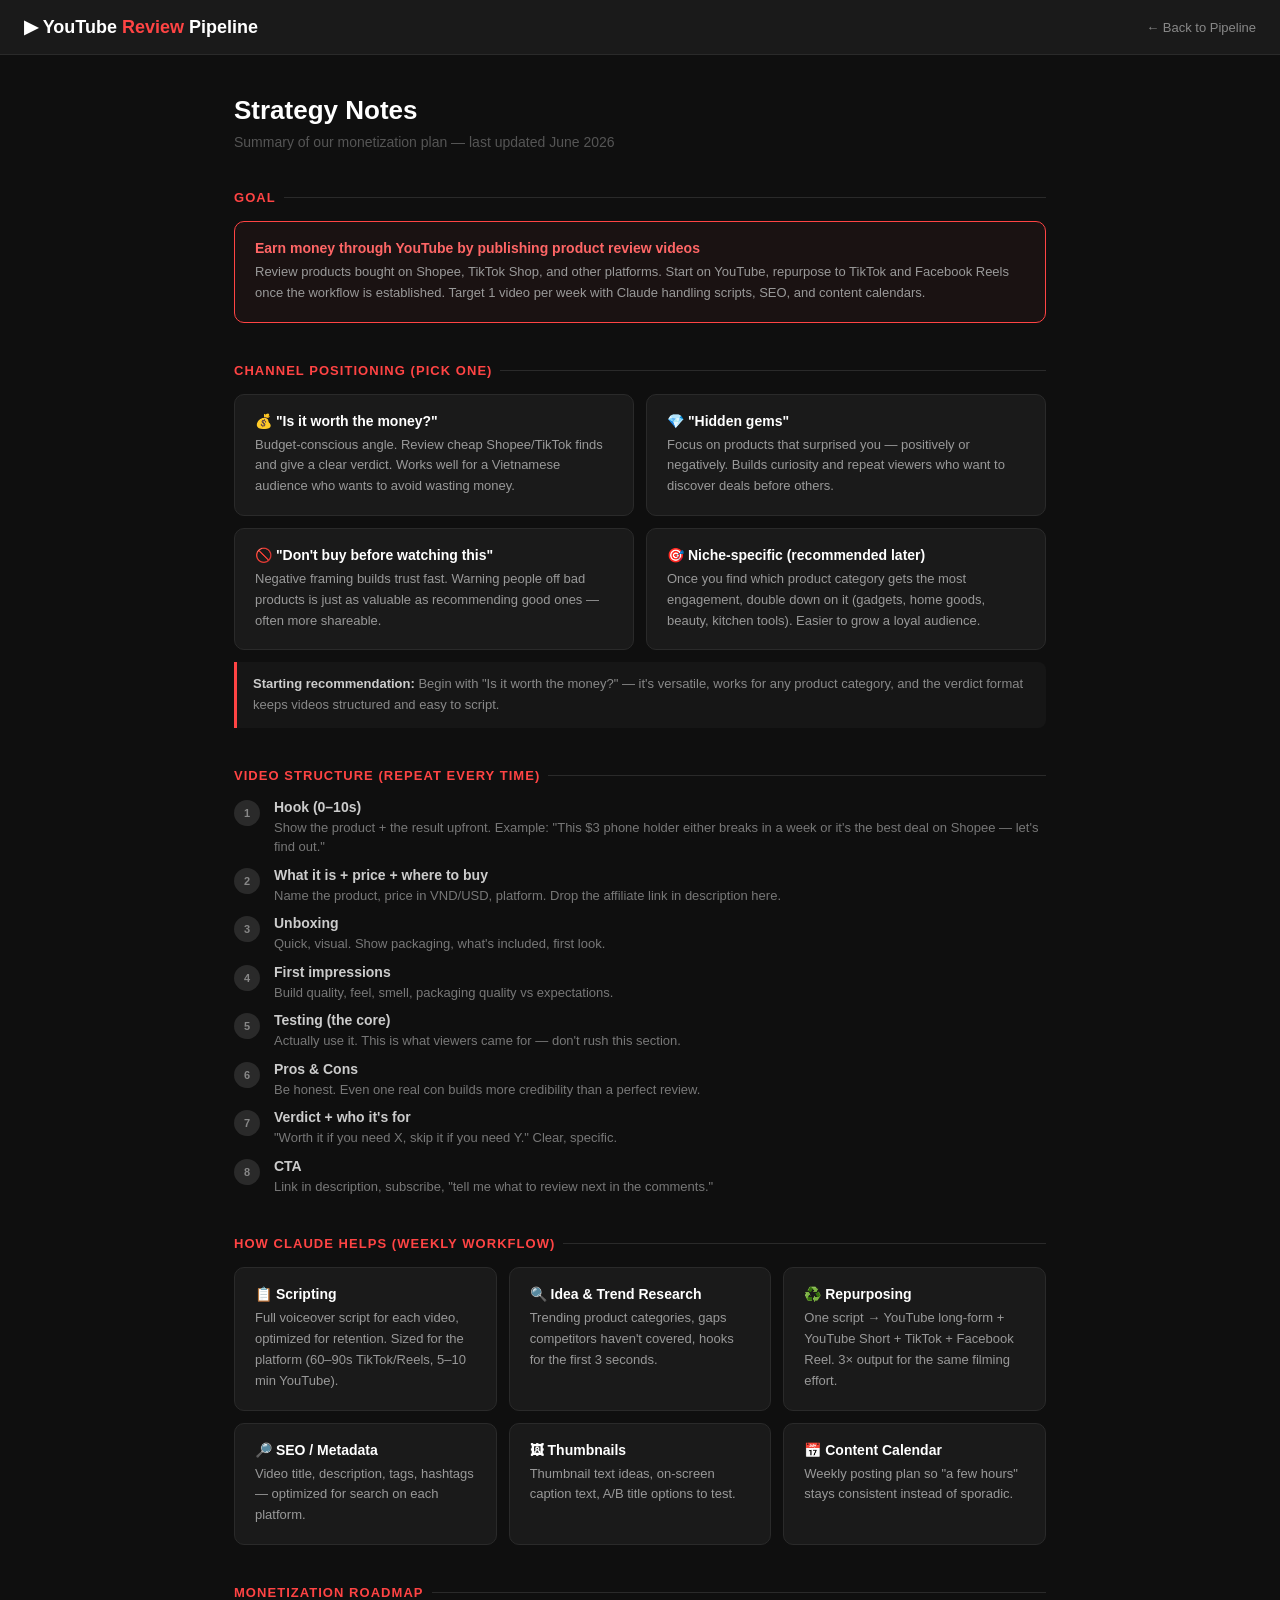
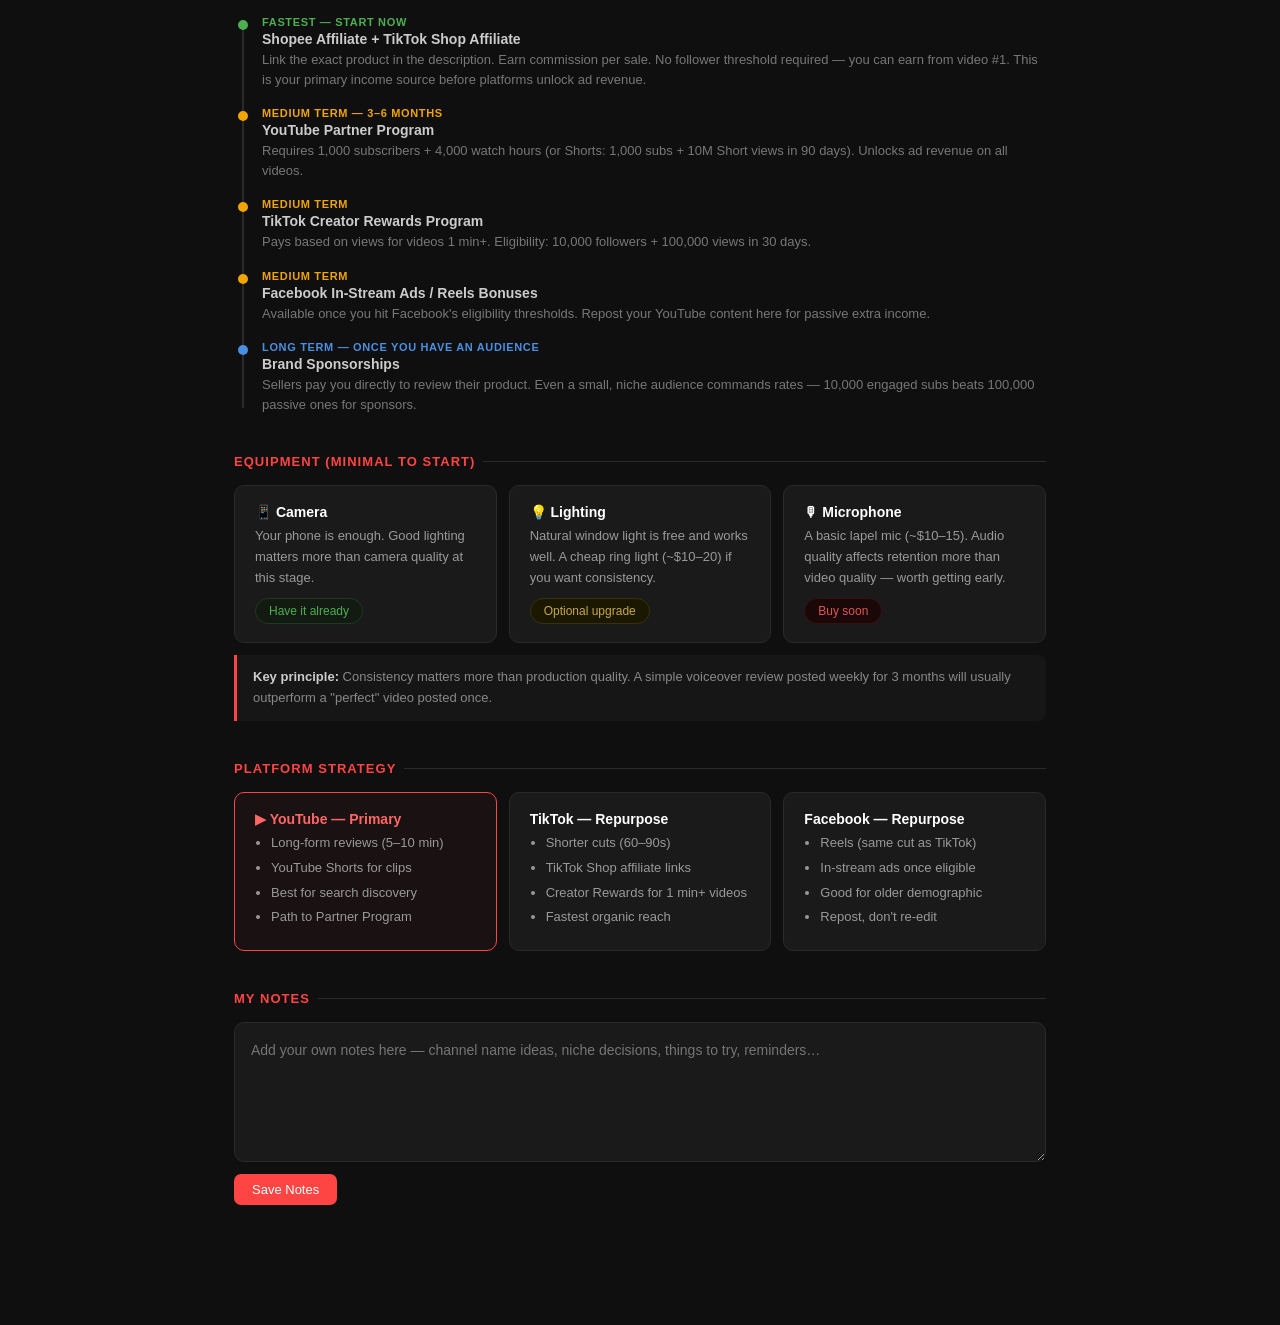
==== notes.html @ fed123a5 "Add strategy notes page and link from pipeline header Captures full monetization plan from initial p" ====
<!DOCTYPE html>
<html lang="en">
<head>
  <meta charset="UTF-8" />
  <meta name="viewport" content="width=device-width, initial-scale=1.0" />
  <title>Strategy Notes — YouTube Review Pipeline</title>
  <style>
    * { box-sizing: border-box; margin: 0; padding: 0; }
    body { font-family: -apple-system, BlinkMacSystemFont, 'Segoe UI', sans-serif; background: #0f0f0f; color: #e0e0e0; min-height: 100vh; }

    header { background: #1a1a1a; border-bottom: 1px solid #2a2a2a; padding: 16px 24px; display: flex; align-items: center; justify-content: space-between; }
    header h1 { font-size: 18px; font-weight: 600; color: #fff; }
    header h1 span { color: #ff4444; }
    header a { color: #888; font-size: 13px; text-decoration: none; }
    header a:hover { color: #ccc; }

    main { max-width: 860px; margin: 0 auto; padding: 40px 24px 80px; }

    .page-title { margin-bottom: 8px; }
    .page-title h2 { font-size: 26px; font-weight: 700; color: #fff; }
    .page-subtitle { font-size: 14px; color: #555; margin-bottom: 40px; }

    /* Section */
    section { margin-bottom: 40px; }
    section h3 { font-size: 13px; font-weight: 700; text-transform: uppercase; letter-spacing: .08em; color: #ff4444; margin-bottom: 16px; display: flex; align-items: center; gap: 8px; }
    section h3::after { content: ''; flex: 1; height: 1px; background: #2a2a2a; }

    /* Card grid */
    .card-grid { display: grid; gap: 12px; }
    .card-grid.cols-2 { grid-template-columns: 1fr 1fr; }
    .card-grid.cols-3 { grid-template-columns: repeat(3, 1fr); }

    .card { background: #1a1a1a; border: 1px solid #2a2a2a; border-radius: 10px; padding: 18px 20px; }
    .card h4 { font-size: 14px; font-weight: 600; color: #fff; margin-bottom: 6px; }
    .card p, .card li { font-size: 13px; color: #999; line-height: 1.6; }
    .card ul { padding-left: 16px; }
    .card li { margin-bottom: 4px; }

    /* Highlight card */
    .card.highlight { border-color: #ff4444; background: #1a1212; }
    .card.highlight h4 { color: #ff6666; }

    /* Timeline / steps */
    .steps { display: flex; flex-direction: column; gap: 10px; }
    .step { display: flex; gap: 14px; align-items: flex-start; }
    .step-num { min-width: 26px; height: 26px; background: #2a2a2a; border-radius: 50%; display: flex; align-items: center; justify-content: center; font-size: 11px; font-weight: 700; color: #888; flex-shrink: 0; margin-top: 1px; }
    .step-body h4 { font-size: 14px; font-weight: 600; color: #ccc; margin-bottom: 3px; }
    .step-body p { font-size: 13px; color: #777; line-height: 1.5; }

    /* Tag list */
    .tags { display: flex; flex-wrap: wrap; gap: 8px; }
    .tag { background: #1e1e1e; border: 1px solid #2e2e2e; border-radius: 20px; padding: 5px 13px; font-size: 12px; color: #aaa; }
    .tag.green { border-color: #1e3a1e; background: #121a12; color: #4caf50; }
    .tag.yellow { border-color: #3a3010; background: #1a1800; color: #c8a84b; }
    .tag.red { border-color: #3a1010; background: #1a0808; color: #e05555; }

    /* Inline note */
    .note { background: #161616; border-left: 3px solid #ff4444; padding: 12px 16px; border-radius: 0 8px 8px 0; font-size: 13px; color: #888; line-height: 1.6; margin-top: 12px; }
    .note strong { color: #ccc; }

    /* Editable notes area */
    .free-notes { width: 100%; background: #1a1a1a; border: 1px solid #2a2a2a; border-radius: 10px; padding: 16px; color: #ccc; font-size: 14px; font-family: inherit; line-height: 1.7; resize: vertical; min-height: 140px; }
    .free-notes:focus { outline: none; border-color: #444; }
    .save-row { display: flex; align-items: center; gap: 12px; margin-top: 8px; }
    .btn-save { background: #ff4444; border: none; color: #fff; font-size: 13px; padding: 8px 18px; border-radius: 7px; cursor: pointer; font-weight: 500; }
    .btn-save:hover { background: #e03333; }
    .save-msg { font-size: 12px; color: #555; }
    .save-msg.ok { color: #4caf50; }

    /* Monetization timeline */
    .timeline { position: relative; padding-left: 28px; }
    .timeline::before { content: ''; position: absolute; left: 8px; top: 6px; bottom: 6px; width: 2px; background: #2a2a2a; }
    .tl-item { position: relative; margin-bottom: 18px; }
    .tl-dot { position: absolute; left: -24px; top: 4px; width: 10px; height: 10px; border-radius: 50%; background: #2a2a2a; border: 2px solid #444; }
    .tl-dot.fast { background: #4caf50; border-color: #4caf50; }
    .tl-dot.mid { background: #f0a500; border-color: #f0a500; }
    .tl-dot.long { background: #4a90e2; border-color: #4a90e2; }
    .tl-label { font-size: 11px; font-weight: 700; text-transform: uppercase; letter-spacing: .06em; color: #666; margin-bottom: 3px; }
    .tl-label.fast { color: #4caf50; }
    .tl-label.mid { color: #f0a500; }
    .tl-label.long { color: #4a90e2; }
    .tl-title { font-size: 14px; font-weight: 600; color: #ccc; margin-bottom: 3px; }
    .tl-desc { font-size: 13px; color: #777; line-height: 1.5; }

    @media (max-width: 640px) {
      .card-grid.cols-2, .card-grid.cols-3 { grid-template-columns: 1fr; }
    }
  </style>
</head>
<body>

<header>
  <h1>▶ YouTube <span>Review</span> Pipeline</h1>
  <a href="index.html">← Back to Pipeline</a>
</header>

<main>
  <div class="page-title"><h2>Strategy Notes</h2></div>
  <p class="page-subtitle">Summary of our monetization plan — last updated June 2026</p>

  <!-- GOAL -->
  <section>
    <h3>Goal</h3>
    <div class="card highlight">
      <h4>Earn money through YouTube by publishing product review videos</h4>
      <p>Review products bought on Shopee, TikTok Shop, and other platforms. Start on YouTube, repurpose to TikTok and Facebook Reels once the workflow is established. Target 1 video per week with Claude handling scripts, SEO, and content calendars.</p>
    </div>
  </section>

  <!-- CHANNEL POSITIONING -->
  <section>
    <h3>Channel Positioning (pick one)</h3>
    <div class="card-grid cols-2">
      <div class="card">
        <h4>💰 "Is it worth the money?"</h4>
        <p>Budget-conscious angle. Review cheap Shopee/TikTok finds and give a clear verdict. Works well for a Vietnamese audience who wants to avoid wasting money.</p>
      </div>
      <div class="card">
        <h4>💎 "Hidden gems"</h4>
        <p>Focus on products that surprised you — positively or negatively. Builds curiosity and repeat viewers who want to discover deals before others.</p>
      </div>
      <div class="card">
        <h4>🚫 "Don't buy before watching this"</h4>
        <p>Negative framing builds trust fast. Warning people off bad products is just as valuable as recommending good ones — often more shareable.</p>
      </div>
      <div class="card">
        <h4>🎯 Niche-specific (recommended later)</h4>
        <p>Once you find which product category gets the most engagement, double down on it (gadgets, home goods, beauty, kitchen tools). Easier to grow a loyal audience.</p>
      </div>
    </div>
    <div class="note"><strong>Starting recommendation:</strong> Begin with "Is it worth the money?" — it's versatile, works for any product category, and the verdict format keeps videos structured and easy to script.</div>
  </section>

  <!-- VIDEO STRUCTURE -->
  <section>
    <h3>Video Structure (repeat every time)</h3>
    <div class="steps">
      <div class="step"><div class="step-num">1</div><div class="step-body"><h4>Hook (0–10s)</h4><p>Show the product + the result upfront. Example: "This $3 phone holder either breaks in a week or it's the best deal on Shopee — let's find out."</p></div></div>
      <div class="step"><div class="step-num">2</div><div class="step-body"><h4>What it is + price + where to buy</h4><p>Name the product, price in VND/USD, platform. Drop the affiliate link in description here.</p></div></div>
      <div class="step"><div class="step-num">3</div><div class="step-body"><h4>Unboxing</h4><p>Quick, visual. Show packaging, what's included, first look.</p></div></div>
      <div class="step"><div class="step-num">4</div><div class="step-body"><h4>First impressions</h4><p>Build quality, feel, smell, packaging quality vs expectations.</p></div></div>
      <div class="step"><div class="step-num">5</div><div class="step-body"><h4>Testing (the core)</h4><p>Actually use it. This is what viewers came for — don't rush this section.</p></div></div>
      <div class="step"><div class="step-num">6</div><div class="step-body"><h4>Pros &amp; Cons</h4><p>Be honest. Even one real con builds more credibility than a perfect review.</p></div></div>
      <div class="step"><div class="step-num">7</div><div class="step-body"><h4>Verdict + who it's for</h4><p>"Worth it if you need X, skip it if you need Y." Clear, specific.</p></div></div>
      <div class="step"><div class="step-num">8</div><div class="step-body"><h4>CTA</h4><p>Link in description, subscribe, "tell me what to review next in the comments."</p></div></div>
    </div>
  </section>

  <!-- HOW CLAUDE HELPS -->
  <section>
    <h3>How Claude Helps (weekly workflow)</h3>
    <div class="card-grid cols-3">
      <div class="card">
        <h4>📋 Scripting</h4>
        <p>Full voiceover script for each video, optimized for retention. Sized for the platform (60–90s TikTok/Reels, 5–10 min YouTube).</p>
      </div>
      <div class="card">
        <h4>🔍 Idea & Trend Research</h4>
        <p>Trending product categories, gaps competitors haven't covered, hooks for the first 3 seconds.</p>
      </div>
      <div class="card">
        <h4>♻️ Repurposing</h4>
        <p>One script → YouTube long-form + YouTube Short + TikTok + Facebook Reel. 3× output for the same filming effort.</p>
      </div>
      <div class="card">
        <h4>🔎 SEO / Metadata</h4>
        <p>Video title, description, tags, hashtags — optimized for search on each platform.</p>
      </div>
      <div class="card">
        <h4>🖼 Thumbnails</h4>
        <p>Thumbnail text ideas, on-screen caption text, A/B title options to test.</p>
      </div>
      <div class="card">
        <h4>📅 Content Calendar</h4>
        <p>Weekly posting plan so "a few hours" stays consistent instead of sporadic.</p>
      </div>
    </div>
  </section>

  <!-- MONETIZATION -->
  <section>
    <h3>Monetization Roadmap</h3>
    <div class="timeline">
      <div class="tl-item">
        <div class="tl-dot fast"></div>
        <div class="tl-label fast">Fastest — start now</div>
        <div class="tl-title">Shopee Affiliate + TikTok Shop Affiliate</div>
        <div class="tl-desc">Link the exact product in the description. Earn commission per sale. No follower threshold required — you can earn from video #1. This is your primary income source before platforms unlock ad revenue.</div>
      </div>
      <div class="tl-item">
        <div class="tl-dot mid"></div>
        <div class="tl-label mid">Medium term — 3–6 months</div>
        <div class="tl-title">YouTube Partner Program</div>
        <div class="tl-desc">Requires 1,000 subscribers + 4,000 watch hours (or Shorts: 1,000 subs + 10M Short views in 90 days). Unlocks ad revenue on all videos.</div>
      </div>
      <div class="tl-item">
        <div class="tl-dot mid"></div>
        <div class="tl-label mid">Medium term</div>
        <div class="tl-title">TikTok Creator Rewards Program</div>
        <div class="tl-desc">Pays based on views for videos 1 min+. Eligibility: 10,000 followers + 100,000 views in 30 days.</div>
      </div>
      <div class="tl-item">
        <div class="tl-dot mid"></div>
        <div class="tl-label mid">Medium term</div>
        <div class="tl-title">Facebook In-Stream Ads / Reels Bonuses</div>
        <div class="tl-desc">Available once you hit Facebook's eligibility thresholds. Repost your YouTube content here for passive extra income.</div>
      </div>
      <div class="tl-item">
        <div class="tl-dot long"></div>
        <div class="tl-label long">Long term — once you have an audience</div>
        <div class="tl-title">Brand Sponsorships</div>
        <div class="tl-desc">Sellers pay you directly to review their product. Even a small, niche audience commands rates — 10,000 engaged subs beats 100,000 passive ones for sponsors.</div>
      </div>
    </div>
  </section>

  <!-- EQUIPMENT -->
  <section>
    <h3>Equipment (minimal to start)</h3>
    <div class="card-grid cols-3">
      <div class="card">
        <h4>📱 Camera</h4>
        <p>Your phone is enough. Good lighting matters more than camera quality at this stage.</p>
        <div class="tags" style="margin-top:10px"><span class="tag green">Have it already</span></div>
      </div>
      <div class="card">
        <h4>💡 Lighting</h4>
        <p>Natural window light is free and works well. A cheap ring light (~$10–20) if you want consistency.</p>
        <div class="tags" style="margin-top:10px"><span class="tag yellow">Optional upgrade</span></div>
      </div>
      <div class="card">
        <h4>🎙 Microphone</h4>
        <p>A basic lapel mic (~$10–15). Audio quality affects retention more than video quality — worth getting early.</p>
        <div class="tags" style="margin-top:10px"><span class="tag red">Buy soon</span></div>
      </div>
    </div>
    <div class="note"><strong>Key principle:</strong> Consistency matters more than production quality. A simple voiceover review posted weekly for 3 months will usually outperform a "perfect" video posted once.</div>
  </section>

  <!-- PLATFORMS -->
  <section>
    <h3>Platform Strategy</h3>
    <div class="card-grid cols-3">
      <div class="card highlight">
        <h4>▶ YouTube — Primary</h4>
        <ul>
          <li>Long-form reviews (5–10 min)</li>
          <li>YouTube Shorts for clips</li>
          <li>Best for search discovery</li>
          <li>Path to Partner Program</li>
        </ul>
      </div>
      <div class="card">
        <h4>TikTok — Repurpose</h4>
        <ul>
          <li>Shorter cuts (60–90s)</li>
          <li>TikTok Shop affiliate links</li>
          <li>Creator Rewards for 1 min+ videos</li>
          <li>Fastest organic reach</li>
        </ul>
      </div>
      <div class="card">
        <h4>Facebook — Repurpose</h4>
        <ul>
          <li>Reels (same cut as TikTok)</li>
          <li>In-stream ads once eligible</li>
          <li>Good for older demographic</li>
          <li>Repost, don't re-edit</li>
        </ul>
      </div>
    </div>
  </section>

  <!-- FREE NOTES -->
  <section>
    <h3>My Notes</h3>
    <textarea class="free-notes" id="free-notes" placeholder="Add your own notes here — channel name ideas, niche decisions, things to try, reminders…"></textarea>
    <div class="save-row">
      <button class="btn-save" onclick="saveNotes()">Save Notes</button>
      <span class="save-msg" id="save-msg"></span>
    </div>
  </section>
</main>

<script>
  // Load saved notes
  const notesEl = document.getElementById('free-notes');
  notesEl.value = localStorage.getItem('yt-strategy-notes') || '';

  function saveNotes() {
    localStorage.setItem('yt-strategy-notes', notesEl.value);
    const msg = document.getElementById('save-msg');
    msg.className = 'save-msg ok';
    msg.textContent = '✓ Saved';
    setTimeout(() => { msg.textContent = ''; msg.className = 'save-msg'; }, 2000);
  }

  // Auto-save on blur
  notesEl.addEventListener('blur', saveNotes);
</script>

</body>
</html>
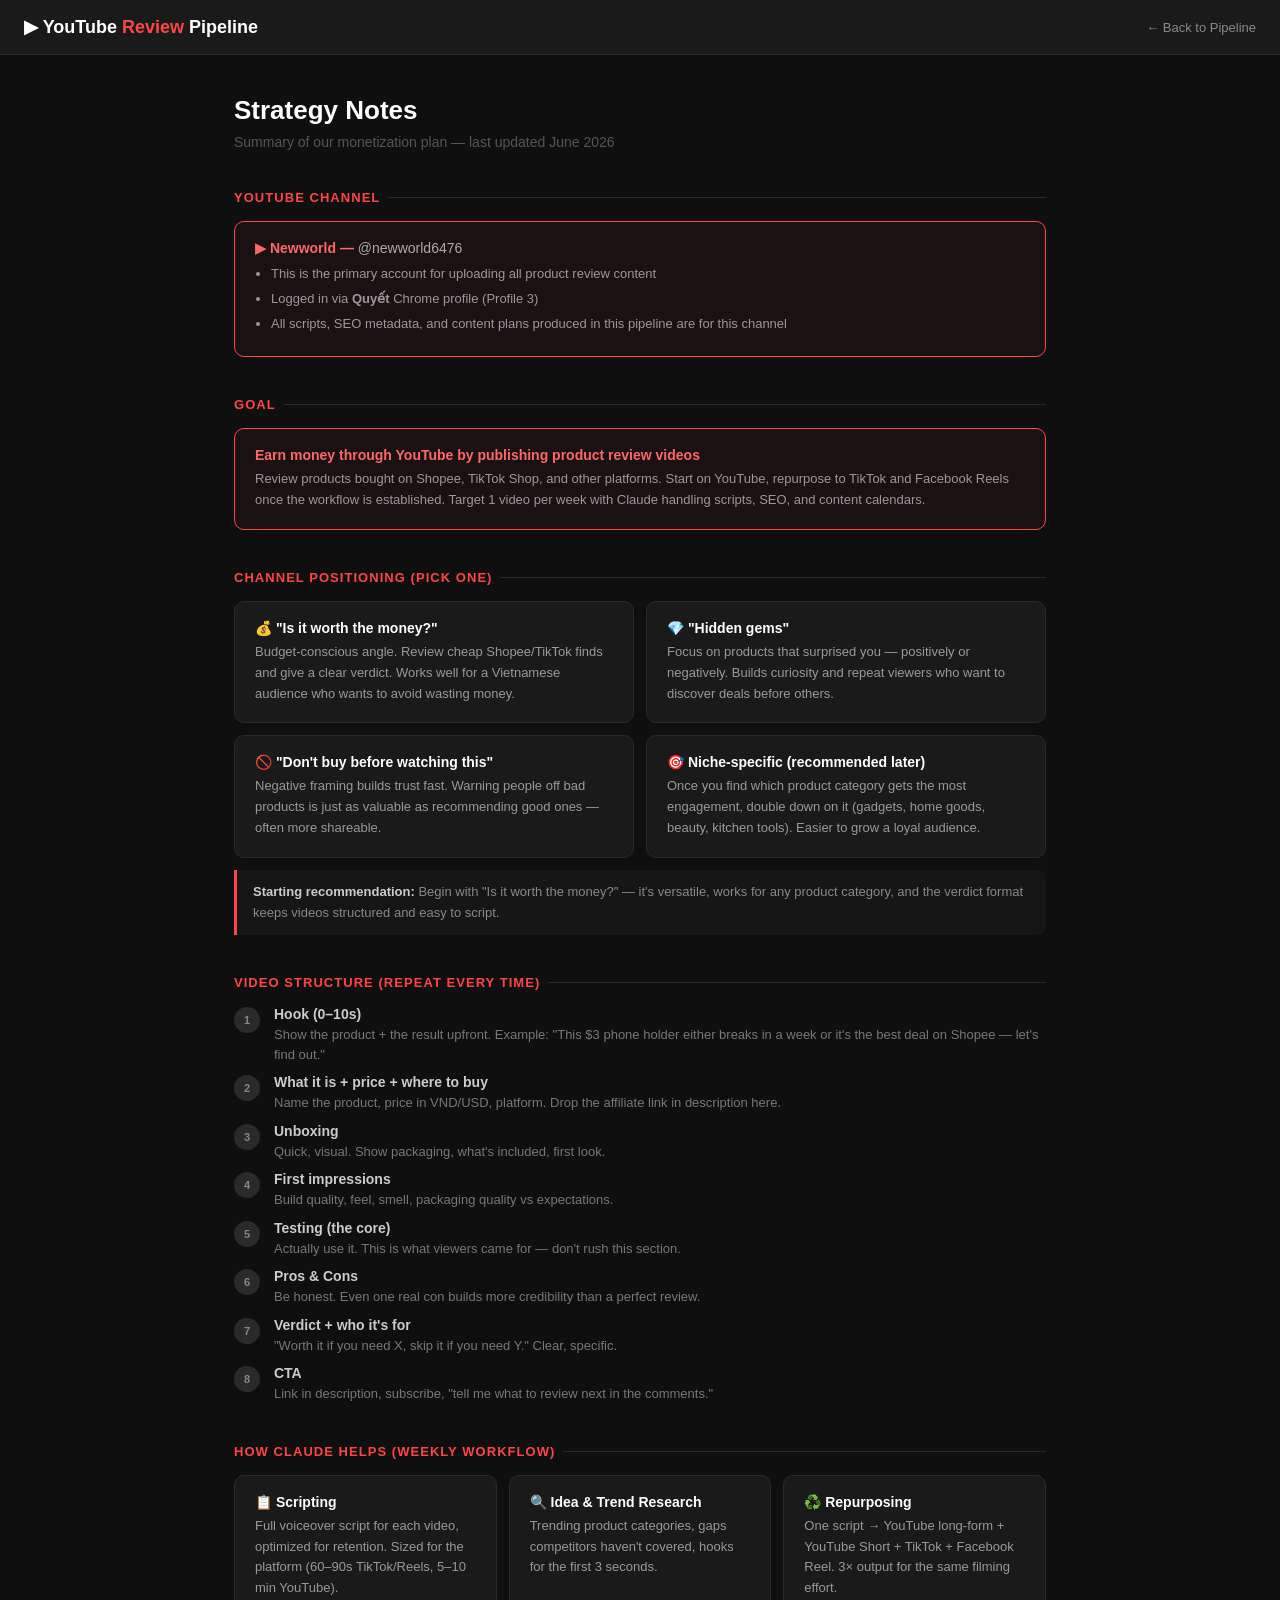
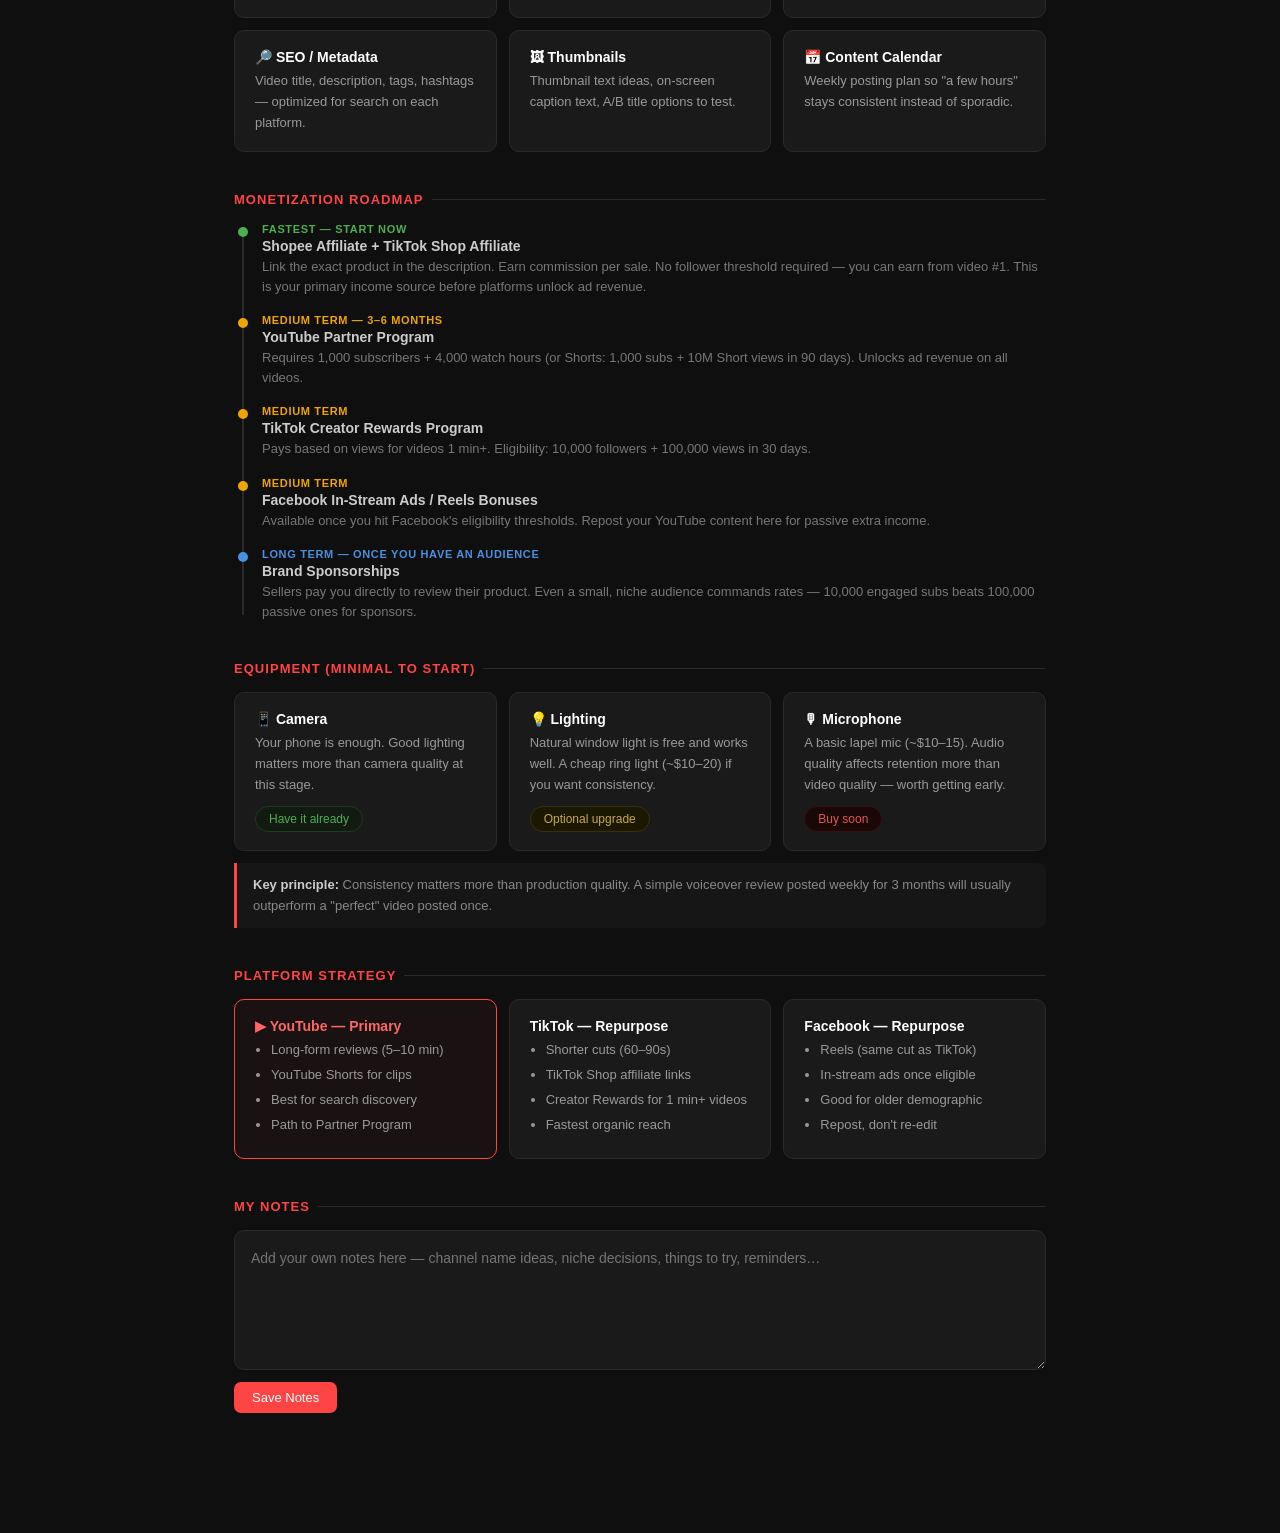
==== commit ba872163: "Add YouTube channel account info to strategy notes Documents that Newworld (@newworld6476) is the up" ====
--- a/notes.html
+++ b/notes.html
@@ -98,6 +98,19 @@
   <div class="page-title"><h2>Strategy Notes</h2></div>
   <p class="page-subtitle">Summary of our monetization plan — last updated June 2026</p>
 
+  <!-- CHANNEL ACCOUNT -->
+  <section>
+    <h3>YouTube Channel</h3>
+    <div class="card highlight">
+      <h4>▶ Newworld — <span style="font-weight:400;color:#aaa">@newworld6476</span></h4>
+      <ul style="margin-top:8px">
+        <li>This is the primary account for uploading all product review content</li>
+        <li>Logged in via <strong>Quyết</strong> Chrome profile (Profile 3)</li>
+        <li>All scripts, SEO metadata, and content plans produced in this pipeline are for this channel</li>
+      </ul>
+    </div>
+  </section>
+
   <!-- GOAL -->
   <section>
     <h3>Goal</h3>
